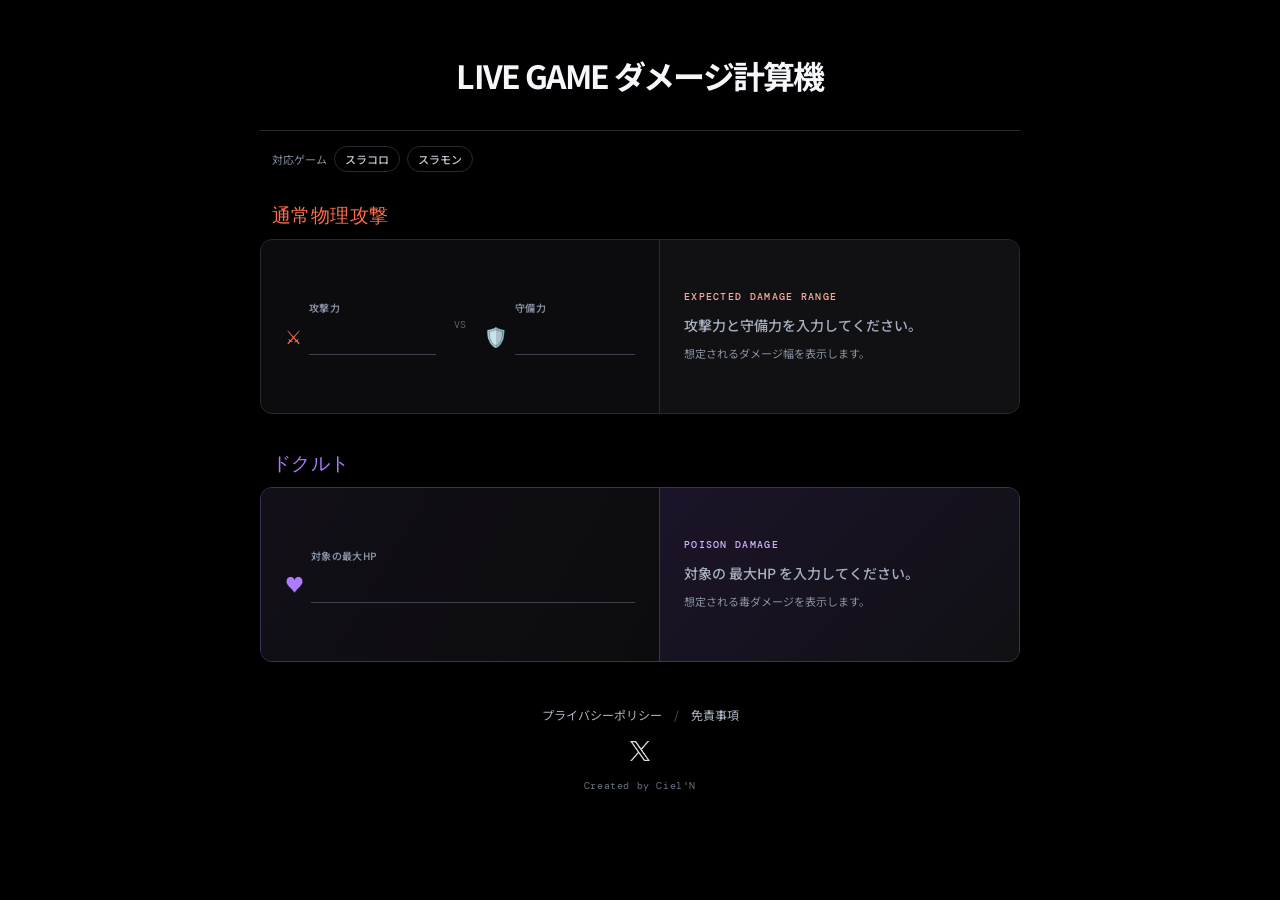
==== index.html @ ddaa8556 "ツールの実装完了" ====
<!doctype html>
<html lang="ja">
  <head>
    <!-- Google tag (gtag.js) -->
    <script async src="https://www.googletagmanager.com/gtag/js?id=G-BKD9T5BP9D"></script>
    <script>
      window.dataLayer = window.dataLayer || [];
      function gtag(){dataLayer.push(arguments);}
      gtag('js', new Date());

      gtag('config', 'G-BKD9T5BP9D');
    </script>

    <meta charset="UTF-8" />
    <meta name="viewport" content="width=device-width, initial-scale=1.0" />
    <meta name="description" content="Mirrativライブゲーム用ダメージ計算機" />
    <title>ダメージ計算機</title>
    <link rel="preconnect" href="https://fonts.googleapis.com" />
    <link rel="preconnect" href="https://fonts.gstatic.com" crossorigin />
    <link href="https://fonts.googleapis.com/css2?family=DM+Mono:wght@400;500&family=Noto+Sans+JP:wght@400;500;600;700&display=swap" rel="stylesheet" />
    <link rel="stylesheet" href="./styles.css" />
  </head>
  <body>
    <main class="site-shell">
      <header class="hero">
        <h1>LIVE GAME ダメージ計算機</h1>
      </header>

      <nav class="game-tags" aria-label="対応ゲーム"><span>対応ゲーム</span><b>スラコロ</b><b>スラモン</b></nav>

      <section class="calculator-section" aria-labelledby="normal-title">
        <div class="section-heading">
          <p id="normal-title">通常物理攻撃</p>
        </div>
        <div class="calculator-card">
          <form id="normal-form" novalidate>
            <div class="input-grid">
              <label class="stat-input attack-input">
                <span class="stat-icon" aria-hidden="true">⚔</span>
                <span class="input-label">攻撃力</span>
                <input id="attack" name="attack" type="number" inputmode="numeric" min="0" step="1" autocomplete="off" />
              </label>
              <span class="versus" aria-hidden="true">VS</span>
              <label class="stat-input defense-input">
                <span class="stat-icon" aria-hidden="true">🛡️</span>
                <span class="input-label">守備力</span>
                <input id="defense" name="defense" type="number" inputmode="numeric" min="0" step="1" autocomplete="off" />
              </label>
            </div>
            <p class="form-error" id="normal-error" role="alert"></p>
          </form>
          <div class="result-panel" id="normal-result" aria-live="polite">
            <p class="result-kicker">EXPECTED DAMAGE RANGE</p>
            <div class="result-value empty-result"><span>攻撃力と守備力を入力してください。</span></div>
            <p class="result-detail">想定されるダメージ幅を表示します。</p>
          </div>
        </div>
      </section>

      <section class="calculator-section poison-section" aria-labelledby="poison-title">
        <div class="section-heading">
          <p id="poison-title">ドクルト</p>
        </div>
        <div class="calculator-card poison-card">
          <form id="poison-form" novalidate>
            <label class="stat-input hp-input">
              <span class="stat-icon" aria-hidden="true">♥</span>
              <span class="input-label">対象の最大HP</span>
              <input id="hp" name="hp" type="number" inputmode="numeric" min="0" step="1" autocomplete="off" />
            </label>
            <p class="form-error" id="poison-error" role="alert"></p>
          </form>
          <div class="result-panel poison-result" id="poison-result" aria-live="polite">
            <p class="result-kicker">POISON DAMAGE</p>
            <div class="result-value empty-result"><span>対象の 最大HP を入力してください。</span></div>
            <p class="result-detail">想定される毒ダメージを表示します。</p>
          </div>
        </div>
      </section>
    </main>
    <footer class="site-footer">
      <nav class="footer-links" aria-label="フッターリンク">
        <a href="./privacy.html">プライバシーポリシー</a>
        <span aria-hidden="true">/</span>
        <a href="./disclaimer.html">免責事項</a>
      </nav>
      <a class="developer-x" href="https://x.com/yu_cielkun" target="_blank" rel="noopener noreferrer" aria-label="開発者 Ciel'N のXプロフィール">
        <img src="./image/x-logo-white.png" alt="X" />
      </a>
      <p class="footer-credit">Created by Ciel'N</p>
    </footer>
    <script src="script.js"></script>
  </body>
</html>
---- styles.css ----
:root { --bg:#000; --surface:#0c0c0e; --surface-strong:#111114; --line:#29292e; --text:#f5f7fb; --muted:#8993a5; --orange:#ff6e4a; --blue:#70a6ff; --purple:#ae7aff; }
* { box-sizing:border-box; }
html { min-height:100%; background:var(--bg); }
body { min-height:100vh; margin:0; color:var(--text); background:var(--bg); font-family:"Noto Sans JP",-apple-system,BlinkMacSystemFont,sans-serif; -webkit-font-smoothing:antialiased; }
.site-shell { width:min(100% - 40px,760px); margin:0 auto; }
.hero { display:flex; align-items:center; justify-content:center; padding:52px 0 32px; border-bottom:1px solid var(--line); text-align:center; }
h1 { margin:0; font-size:clamp(25px,5vw,32px); font-weight:700; letter-spacing:-.055em; }
.game-tags { display:flex; align-items:center; gap:7px; padding-top:15px; padding-left:12px; color:var(--muted); font-size:11px; }
.game-tags b { padding:4px 10px; border:1px solid var(--line); border-radius:99px; color:#c3cad5; font-size:11px; font-weight:500; }
.calculator-section { margin-top:31px; }
.section-heading { margin-bottom:10px; padding-left:12px; }
.section-heading p { margin:0; color:var(--orange); font-family:"DM Mono",monospace; font-size:19px; font-weight:500; letter-spacing:.02em; }
.result-kicker { margin:0; color:var(--orange); font-family:"DM Mono",monospace; font-size:10px; font-weight:500; letter-spacing:.13em; }
.calculator-card { display:grid; grid-template-columns:1.05fr .95fr; overflow:hidden; border:1px solid var(--line); border-radius:12px; background:var(--surface); }
form { display:flex; flex-direction:column; justify-content:center; padding:21px 24px; }
.input-grid { display:grid; grid-template-columns:1fr 28px 1fr; align-items:end; gap:10px; }
.stat-input { display:grid; grid-template-columns:auto minmax(0,1fr); grid-template-rows:16px 40px; gap:0 7px; }
.stat-icon { grid-column:1; grid-row:2; align-self:center; color:var(--orange); font-size:19px; line-height:1; transform:translateY(1px); }
.defense-input .stat-icon { color:var(--blue); } .hp-input .stat-icon { color:var(--purple); }
.input-label { grid-column:2; grid-row:1; align-self:end; color:var(--muted); font-size:10px; font-weight:600; letter-spacing:.03em; white-space:nowrap; }
input { grid-column:2; grid-row:2; width:100%; min-width:0; margin-top:5px; border:0; border-bottom:1px solid #3b4351; outline:none; background:transparent; color:var(--text); font-family:"DM Mono",monospace; font-size:25px; line-height:1.35; transition:border-color .2s ease; }
input::placeholder { color:#556073; font-size:15px; } input:focus { border-color:var(--orange); } .defense-input input:focus { border-color:var(--blue); } .hp-input input:focus { border-color:var(--purple); }
.versus { align-self:center; padding-bottom:4px; color:#596476; font-family:"DM Mono",monospace; font-size:10px; text-align:center; }
.form-error { min-height:0; margin:0; color:#ff897c; font-size:11px; }
.form-error:not(:empty) { margin-top:11px; }
.result-panel { display:flex; flex-direction:column; justify-content:center; min-height:173px; padding:22px 24px; border-left:1px solid var(--line); background:var(--surface-strong); }
.result-kicker { color:#faaf9d; } .result-value { margin:12px 0 8px; color:var(--text); font-family:"DM Mono",monospace; font-size:clamp(35px,5vw,49px); font-weight:500; letter-spacing:-.08em; line-height:1; white-space:nowrap; }
.result-value small { margin-left:7px; color:#d0d6e1; font-family:"Noto Sans JP",sans-serif; font-size:13px; font-weight:700; letter-spacing:0; } .empty-result { color:#a7b0c1; font-family:"Noto Sans JP",sans-serif; font-size:14px; font-weight:500; letter-spacing:0; line-height:1.5; white-space:normal; } .result-detail { margin:0; color:var(--muted); font-size:11px; line-height:1.7; }
.poison-section { margin-top:37px; } .poison-section .section-heading p { color:var(--purple); } .poison-card { border-color:#40315a; } .poison-card form { background:linear-gradient(120deg,#120f18,var(--surface)); } .poison-result { border-left-color:#40315a; background:linear-gradient(135deg,#1c1429,#101014); } .poison-result .result-kicker { color:#d3b5ff; }
.site-footer { display:flex; flex-direction:column; align-items:center; gap:18px; padding:44px 18px 25px; color:#8b94a4; text-align:center; }
.footer-links { display:flex; align-items:center; justify-content:center; gap:12px; font-size:12px; }
.footer-links a { color:#aeb6c3; text-decoration:none; transition:color .2s ease; }
.footer-links a:hover { color:var(--text); }
.footer-links span { color:#4e5664; }
.developer-x { display:inline-flex; width:20px; height:20px; align-items:center; justify-content:center; opacity:.85; transition:opacity .2s ease,transform .2s ease; }
.developer-x:hover { opacity:1; transform:translateY(-1px); }
.developer-x img { display:block; width:100%; height:100%; object-fit:contain; }
.footer-credit { margin:0; color:#687183; font-family:"DM Mono",monospace; font-size:10px; letter-spacing:.06em; }
.legal-page { min-height:100vh; }
.legal-shell { width:min(100% - 40px,680px); margin:0 auto; padding:52px 0 10px; }
.legal-header { padding-bottom:23px; border-bottom:1px solid var(--line); }
.legal-back { color:#9da7b7; font-size:12px; text-decoration:none; }
.legal-back:hover { color:var(--text); }
.legal-title { margin:25px 0 0; font-size:26px; letter-spacing:-.045em; }
.legal-date { margin:8px 0 0; color:var(--muted); font-size:11px; }
.legal-content { padding:29px 0 8px; color:#c8ced8; font-size:14px; line-height:1.9; }
.legal-content section + section { margin-top:31px; }
.legal-content h2 { margin:0 0 10px; color:var(--text); font-size:16px; }
.legal-content p { margin:0; }
.legal-content ul { margin:10px 0 0; padding-left:1.35em; }
.legal-content a { color:#c8b2ff; }
@media (max-width:620px) { .site-shell { width:min(100% - 28px,760px); } .hero { padding:32px 0 24px; } .calculator-section { margin-top:28px; } .calculator-card { grid-template-columns:1fr; } form { padding:19px 20px; } .result-panel { min-height:131px; padding:19px 20px; border-top:1px solid var(--line); border-left:0; } .poison-result { border-top-color:#40315a; } .poison-section { margin-top:33px; } .site-footer { padding-top:37px; } .legal-shell { width:min(100% - 28px,680px); padding-top:32px; } }
@media (max-width:380px) { .input-grid { grid-template-columns:1fr; gap:14px; } .versus { display:none; } .stat-input { grid-template-columns:24px 1fr; } }
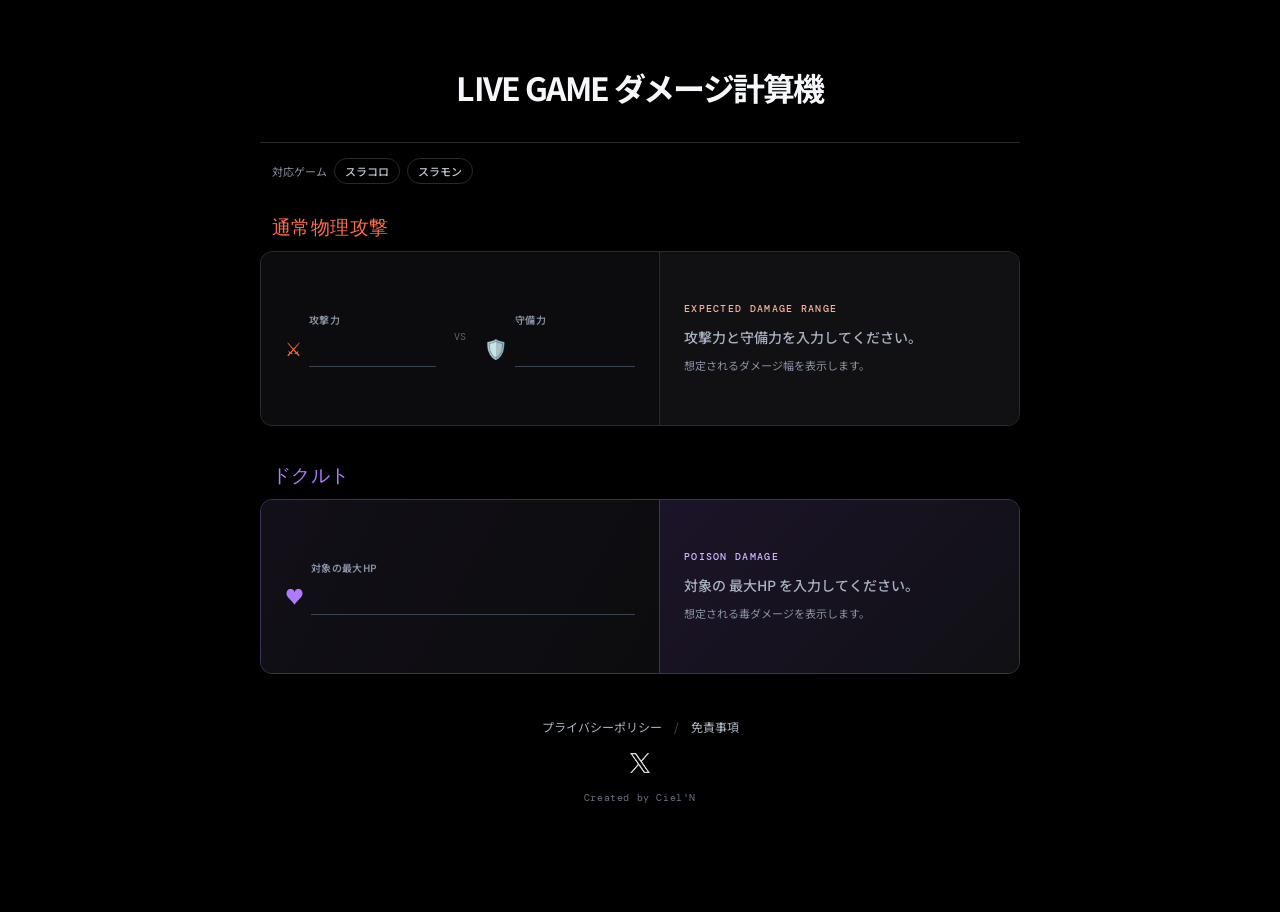
==== commit dd086d45: "ヘッダー調整" ====
--- a/index.html
+++ b/index.html
@@ -18,7 +18,7 @@
     <link rel="preconnect" href="https://fonts.googleapis.com" />
     <link rel="preconnect" href="https://fonts.gstatic.com" crossorigin />
     <link href="https://fonts.googleapis.com/css2?family=DM+Mono:wght@400;500&family=Noto+Sans+JP:wght@400;500;600;700&display=swap" rel="stylesheet" />
-    <link rel="stylesheet" href="./styles.css" />
+    <link rel="stylesheet" href="./styles.css?v=0.0.0" />
   </head>
   <body>
     <main class="site-shell">
@@ -89,6 +89,6 @@
       </a>
       <p class="footer-credit">Created by Ciel'N</p>
     </footer>
-    <script src="script.js"></script>
+    <script src="script.js?v=0.0.0"></script>
   </body>
 </html>
--- a/styles.css
+++ b/styles.css
@@ -3,7 +3,7 @@
 html { min-height:100%; background:var(--bg); }
 body { min-height:100vh; margin:0; color:var(--text); background:var(--bg); font-family:"Noto Sans JP",-apple-system,BlinkMacSystemFont,sans-serif; -webkit-font-smoothing:antialiased; }
 .site-shell { width:min(100% - 40px,760px); margin:0 auto; }
-.hero { display:flex; align-items:center; justify-content:center; padding:52px 0 32px; border-bottom:1px solid var(--line); text-align:center; }
+.hero { display:flex; align-items:center; justify-content:center; margin-top:12px; padding:52px 0 32px; border-bottom:1px solid var(--line); text-align:center; }
 h1 { margin:0; font-size:clamp(25px,5vw,32px); font-weight:700; letter-spacing:-.055em; }
 .game-tags { display:flex; align-items:center; gap:7px; padding-top:15px; padding-left:12px; color:var(--muted); font-size:11px; }
 .game-tags b { padding:4px 10px; border:1px solid var(--line); border-radius:99px; color:#c3cad5; font-size:11px; font-weight:500; }
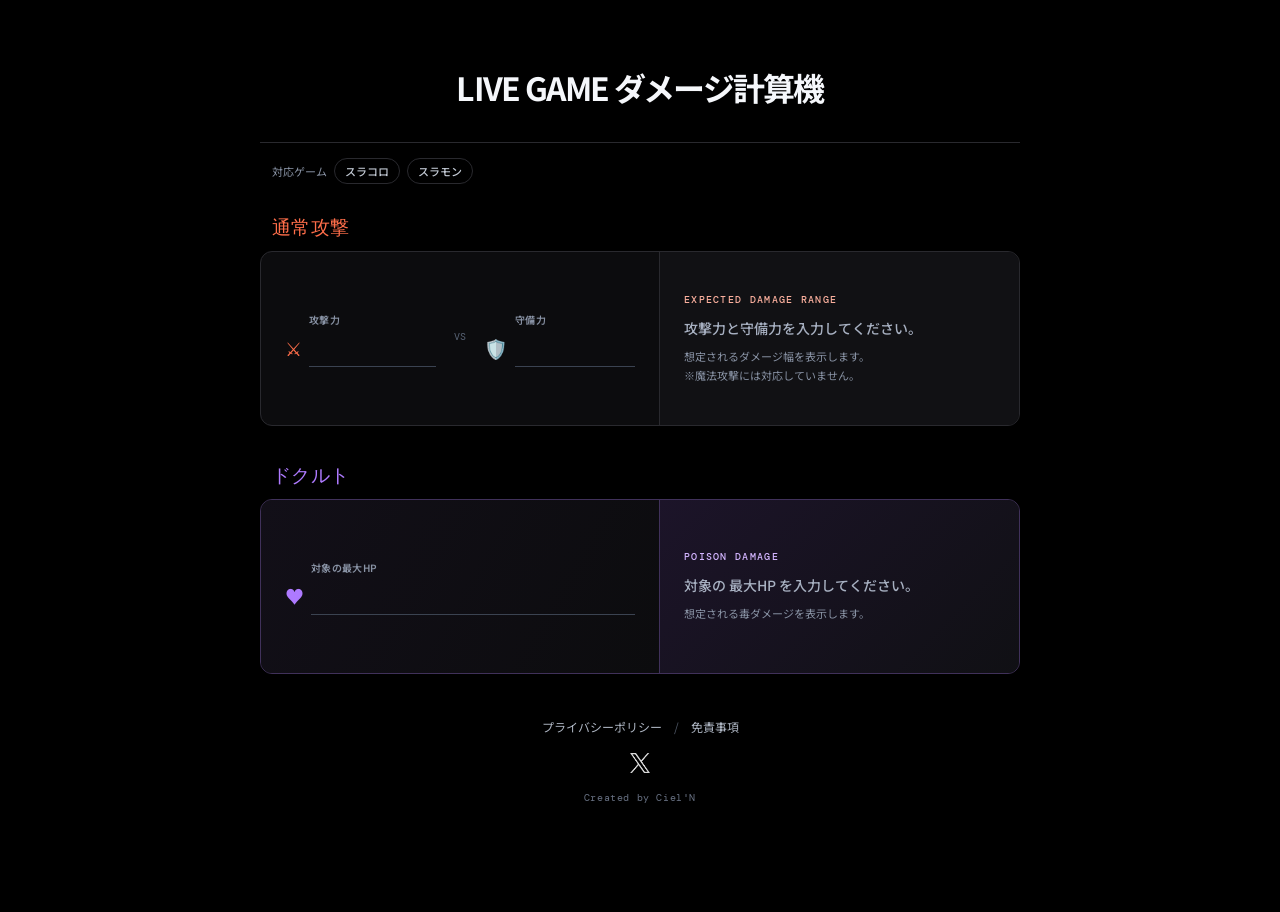
==== commit c6dbb38d: "軽微な修正" ====
--- a/index.html
+++ b/index.html
@@ -30,7 +30,7 @@
 
       <section class="calculator-section" aria-labelledby="normal-title">
         <div class="section-heading">
-          <p id="normal-title">通常物理攻撃</p>
+          <p id="normal-title">通常攻撃</p>
         </div>
         <div class="calculator-card">
           <form id="normal-form" novalidate>
@@ -52,7 +52,7 @@
           <div class="result-panel" id="normal-result" aria-live="polite">
             <p class="result-kicker">EXPECTED DAMAGE RANGE</p>
             <div class="result-value empty-result"><span>攻撃力と守備力を入力してください。</span></div>
-            <p class="result-detail">想定されるダメージ幅を表示します。</p>
+            <p class="result-detail">想定されるダメージ幅を表示します。<br>※魔法攻撃には対応していません。</p>
           </div>
         </div>
       </section>
